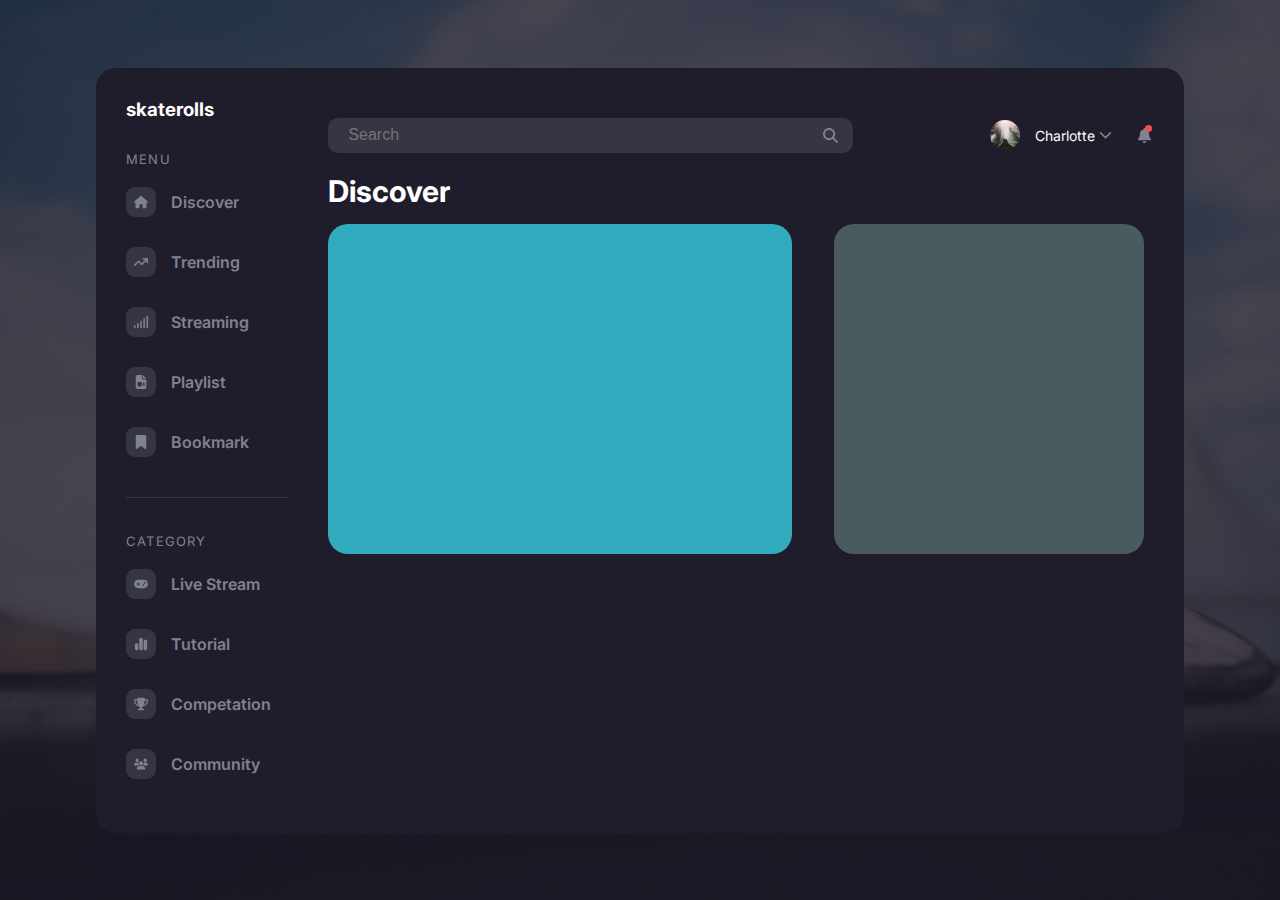
==== skateRolls/index.html @ a788b7f8 "Discover Blog Images" ====
<!DOCTYPE html>
<html lang="en">

<head>
    <meta charset="UTF-8">
    <meta http-equiv="X-UA-Compatible" content="IE=edge">
    <meta name="viewport" content="width=device-width, initial-scale=1.0">
    <title>SkateRolls</title>

    <link rel="stylesheet" href="style/style.css">
    <link rel="stylesheet" href="style/media.css">
</head>

<body>
    <div class="container">
        <div class="sidebar">
            <div class="title-container">
                <h3 class="title">skaterolls</h3>
                <p class="title-logo">S</p>
            </div>
            <div class="nav-menu">
                <div class="menu">
                    <p class="menu-title">MENU</p>
                    <ul>
                        <li>
                            <a href=""><svg viewBox="0 0 576 512">
                                    <path
                                        d="M575.8 255.5c0 18-15 32.1-32 32.1h-32l.7 160.2c0 2.7-.2 5.4-.5 8.1V472c0 22.1-17.9 40-40 40H456c-1.1 0-2.2 0-3.3-.1c-1.4 .1-2.8 .1-4.2 .1H416 392c-22.1 0-40-17.9-40-40V448 384c0-17.7-14.3-32-32-32H256c-17.7 0-32 14.3-32 32v64 24c0 22.1-17.9 40-40 40H160 128.1c-1.5 0-3-.1-4.5-.2c-1.2 .1-2.4 .2-3.6 .2H104c-22.1 0-40-17.9-40-40V360c0-.9 0-1.9 .1-2.8V287.6H32c-18 0-32-14-32-32.1c0-9 3-17 10-24L266.4 8c7-7 15-8 22-8s15 2 21 7L564.8 231.5c8 7 12 15 11 24z" />
                                </svg>Discover</a>
                        </li>
                        <li>

                            <a href=""> <svg viewBox="0 0 576 512">
                                    <path
                                        d="M384 160c-17.7 0-32-14.3-32-32s14.3-32 32-32H544c17.7 0 32 14.3 32 32V288c0 17.7-14.3 32-32 32s-32-14.3-32-32V205.3L342.6 374.6c-12.5 12.5-32.8 12.5-45.3 0L192 269.3 54.6 406.6c-12.5 12.5-32.8 12.5-45.3 0s-12.5-32.8 0-45.3l160-160c12.5-12.5 32.8-12.5 45.3 0L320 306.7 466.7 160H384z" />
                                </svg>Trending</a>
                        </li>
                        <li>

                            <a href=""><svg viewBox="0 0 576 512">
                                    <path
                                        d="M544 0c17.7 0 32 14.3 32 32V480c0 17.7-14.3 32-32 32s-32-14.3-32-32V32c0-17.7 14.3-32 32-32zM416 96c17.7 0 32 14.3 32 32V480c0 17.7-14.3 32-32 32s-32-14.3-32-32V128c0-17.7 14.3-32 32-32zM320 224V480c0 17.7-14.3 32-32 32s-32-14.3-32-32V224c0-17.7 14.3-32 32-32s32 14.3 32 32zM160 288c17.7 0 32 14.3 32 32V480c0 17.7-14.3 32-32 32s-32-14.3-32-32V320c0-17.7 14.3-32 32-32zM64 416v64c0 17.7-14.3 32-32 32s-32-14.3-32-32V416c0-17.7 14.3-32 32-32s32 14.3 32 32z" />
                                </svg>Streaming</a>
                        </li>
                        <li>

                            <a href=""><svg viewBox="0 0 384 512">
                                    <path
                                        d="M64 0C28.7 0 0 28.7 0 64V448c0 35.3 28.7 64 64 64H320c35.3 0 64-28.7 64-64V160H256c-17.7 0-32-14.3-32-32V0H64zM256 0V128H384L256 0zM64 288c0-17.7 14.3-32 32-32h96c17.7 0 32 14.3 32 32v96c0 17.7-14.3 32-32 32H96c-17.7 0-32-14.3-32-32V288zM300.9 397.9L256 368V304l44.9-29.9c2-1.3 4.4-2.1 6.8-2.1c6.8 0 12.3 5.5 12.3 12.3V387.7c0 6.8-5.5 12.3-12.3 12.3c-2.4 0-4.8-.7-6.8-2.1z" />
                                </svg>Playlist</a>
                        </li>
                        <li>

                            <a href=""> <svg viewBox="0 0 384 512">
                                    <path
                                        d="M0 48V487.7C0 501.1 10.9 512 24.3 512c5 0 9.9-1.5 14-4.4L192 400 345.7 507.6c4.1 2.9 9 4.4 14 4.4c13.4 0 24.3-10.9 24.3-24.3V48c0-26.5-21.5-48-48-48H48C21.5 0 0 21.5 0 48z" />
                                </svg>Bookmark</a>
                        </li>
                    </ul>
                </div>
                <div class="category">
                    <p class="category-title">CATEGORY</p>
                    <ul>
                        <li>

                            <a href=""><svg viewBox="0 0 640 512">
                                    <path
                                        d="M192 64C86 64 0 150 0 256S86 448 192 448H448c106 0 192-86 192-192s-86-192-192-192H192zM496 248c-22.1 0-40-17.9-40-40s17.9-40 40-40s40 17.9 40 40s-17.9 40-40 40zm-24 56c0 22.1-17.9 40-40 40s-40-17.9-40-40s17.9-40 40-40s40 17.9 40 40zM168 200c0-13.3 10.7-24 24-24s24 10.7 24 24v32h32c13.3 0 24 10.7 24 24s-10.7 24-24 24H216v32c0 13.3-10.7 24-24 24s-24-10.7-24-24V280H136c-13.3 0-24-10.7-24-24s10.7-24 24-24h32V200z" />
                                </svg>Live Stream</a>
                        </li>
                        <li>

                            <a href=""><svg viewBox="0 0 448 512">
                                    <path
                                        d="M160 80c0-26.5 21.5-48 48-48h32c26.5 0 48 21.5 48 48V432c0 26.5-21.5 48-48 48H208c-26.5 0-48-21.5-48-48V80zM0 272c0-26.5 21.5-48 48-48H80c26.5 0 48 21.5 48 48V432c0 26.5-21.5 48-48 48H48c-26.5 0-48-21.5-48-48V272zM368 96h32c26.5 0 48 21.5 48 48V432c0 26.5-21.5 48-48 48H368c-26.5 0-48-21.5-48-48V144c0-26.5 21.5-48 48-48z" />
                                </svg>Tutorial</a>
                        </li>
                        <li>

                            <a href=""><svg viewBox="0 0 576 512">
                                    <path
                                        d="M400 0H176c-26.5 0-48.1 21.8-47.1 48.2c.2 5.3 .4 10.6 .7 15.8H24C10.7 64 0 74.7 0 88c0 92.6 33.5 157 78.5 200.7c44.3 43.1 98.3 64.8 138.1 75.8c23.4 6.5 39.4 26 39.4 45.6c0 20.9-17 37.9-37.9 37.9H192c-17.7 0-32 14.3-32 32s14.3 32 32 32H384c17.7 0 32-14.3 32-32s-14.3-32-32-32H357.9C337 448 320 431 320 410.1c0-19.6 15.9-39.2 39.4-45.6c39.9-11 93.9-32.7 138.2-75.8C542.5 245 576 180.6 576 88c0-13.3-10.7-24-24-24H446.4c.3-5.2 .5-10.4 .7-15.8C448.1 21.8 426.5 0 400 0zM48.9 112h84.4c9.1 90.1 29.2 150.3 51.9 190.6c-24.9-11-50.8-26.5-73.2-48.3c-32-31.1-58-76-63-142.3zM464.1 254.3c-22.4 21.8-48.3 37.3-73.2 48.3c22.7-40.3 42.8-100.5 51.9-190.6h84.4c-5.1 66.3-31.1 111.2-63 142.3z" />
                                </svg>Competation</a>
                        </li>
                        <li>

                            <a href=""><svg viewBox="0 0 640 512">
                                    <path
                                        d="M144 0a80 80 0 1 1 0 160A80 80 0 1 1 144 0zM512 0a80 80 0 1 1 0 160A80 80 0 1 1 512 0zM0 298.7C0 239.8 47.8 192 106.7 192h42.7c15.9 0 31 3.5 44.6 9.7c-1.3 7.2-1.9 14.7-1.9 22.3c0 38.2 16.8 72.5 43.3 96c-.2 0-.4 0-.7 0H21.3C9.6 320 0 310.4 0 298.7zM405.3 320c-.2 0-.4 0-.7 0c26.6-23.5 43.3-57.8 43.3-96c0-7.6-.7-15-1.9-22.3c13.6-6.3 28.7-9.7 44.6-9.7h42.7C592.2 192 640 239.8 640 298.7c0 11.8-9.6 21.3-21.3 21.3H405.3zM224 224a96 96 0 1 1 192 0 96 96 0 1 1 -192 0zM128 485.3C128 411.7 187.7 352 261.3 352H378.7C452.3 352 512 411.7 512 485.3c0 14.7-11.9 26.7-26.7 26.7H154.7c-14.7 0-26.7-11.9-26.7-26.7z" />
                                </svg>Community</a>
                        </li>
                    </ul>
                </div>
            </div>
        </div>
        <div class="content-container">
            <div class="search-container">
                <div class="search-text">
                    <input type="text" placeholder="Search">
                    <svg class="search-icon" viewBox="0 0 512 512">
                        <path
                            d="M416 208c0 45.9-14.9 88.3-40 122.7L502.6 457.4c12.5 12.5 12.5 32.8 0 45.3s-32.8 12.5-45.3 0L330.7 376c-34.4 25.2-76.8 40-122.7 40C93.1 416 0 322.9 0 208S93.1 0 208 0S416 93.1 416 208zM208 352a144 144 0 1 0 0-288 144 144 0 1 0 0 288z" />
                    </svg>

                </div>

                <div class="profile">
                    <img src="Assests/Images/profile-pic.jpg" class="prfoile-pic" alt="">
                    <p class="name">
                        Charlotte
                        <svg viewBox="0 0 448 512">
                            <path
                                d="M201.4 406.6c12.5 12.5 32.8 12.5 45.3 0l192-192c12.5-12.5 12.5-32.8 0-45.3s-32.8-12.5-45.3 0L224 338.7 54.6 169.4c-12.5-12.5-32.8-12.5-45.3 0s-12.5 32.8 0 45.3l192 192z" />
                        </svg>
                    </p>

                    <svg class="notification-icon" viewBox="0 0 448 512">
                        <path
                            d="M224 0c-17.7 0-32 14.3-32 32V51.2C119 66 64 130.6 64 208v18.8c0 47-17.3 92.4-48.5 127.6l-7.4 8.3c-8.4 9.4-10.4 22.9-5.3 34.4S19.4 416 32 416H416c12.6 0 24-7.4 29.2-18.9s3.1-25-5.3-34.4l-7.4-8.3C401.3 319.2 384 273.9 384 226.8V208c0-77.4-55-142-128-156.8V32c0-17.7-14.3-32-32-32zm45.3 493.3c12-12 18.7-28.3 18.7-45.3H224 160c0 17 6.7 33.3 18.7 45.3s28.3 18.7 45.3 18.7s33.3-6.7 45.3-18.7z" />
                    </svg>
                    <div class="notification"></div>
                </div>
            </div>
            <div class="main-content-container">
                <div class="title-heading">Discover</div>
                <div class="blogs-container">
                    <div class="blog">
                    </div>
                    <div class="blog">
                    </div>
                </div>

            </div>
        </div>
</div>
</body>
</html>
---- skateRolls/style/style.css ----
@import url('https://fonts.googleapis.com/css2?family=Inter:wght@100;200;300;400;600;700;800;900&display=swap');


:root {
    --body-font: "Inter", sans-serif;
    --theme-bg: #1f1d2b;
    --body-color: #808191;
    --button-bg: #353340;
    --border-color: rgb(128 129 145 / 24%);
    --video-bg: #252936;
    --delay: 0s;
}

* {
    padding: 0px;
    margin: 0;
    box-sizing: border-box;
}


/* Scroll Bar */


::-webkit-scrollbar{
    width: 5px;
 }
 
 ::-webkit-scrollbar-thumb{
     background-color: rgba(21, 20, 26, 0.63);
 }



body {
    height: 100vh;
    width: 100vw;
    font-family: 'Inter', sans-serif;;
    background: url('../Assests/Images/skate.jpg');
    /* background-color: var(--theme-bg); */

    color:#fff;

    background-attachment: center;
    overflow: hidden;
    background-position: center;
    background-size: cover;
    background-repeat: no-repeat;
    position: relative;

    display: grid;
    place-items: center;
}

body::before {
    content: '';
    background-color: var(--theme-bg);
    opacity: 0.8;
    width: 100vw;
    height: 100vh;
    position: absolute;
    top: 0px;
}

/* Container */

.container{
    background-color: var(--theme-bg);
    width: 85vw;
    height: 85vh;
    border-radius: 20px;
    display: flex;
    flex-direction: row;
    z-index: 100;
}

/* Sidebar */

.sidebar{
    color: var(--body-color);
    padding: 30px;
    height: 100%;
    position: relative;
    overflow-y: scroll;
    overflow-x: hidden;
    width:265px;
}


.sidebar .title{
   margin-bottom: 30px;
   color: #fff;
}


.sidebar .title-logo{
   display: none;
 }

.sidebar .nav-menu{
    display: flex;
    flex-direction: column;
    gap:35px;
    
}

.nav-menu .menu{
    padding-bottom:20px;
    border-bottom: 1px solid var(--border-color);
}

.nav-menu ul li{
    list-style: none;
    padding: 10px 0px;
    margin:10px 0px;
    font-weight: 600;
}  


.menu p,
.category p{
    font-size: 13px;
    letter-spacing: 1.2px;

}

.nav-menu ul li a{
    color: var(--body-color);
    text-decoration: none;
    display: flex;
    align-items: center;
    gap:15px;
}

.nav-menu ul li a:hover{
    color:#fff;
}

.nav-menu ul li svg{
    width: 30px;
    height: 30px;
    padding: 8px;
    fill: var(--body-color);
    background: var(--border-color);
    border-radius: 9px;
    flex-shrink: 0;
   
}

.nav-menu ul li:nth-child(2n+1):hover svg{
    background-color: #ff7551;
    fill:#fff;
}

.nav-menu ul li:nth-child(2n):hover svg{
    background-color: #6c5ecf;
    fill:#fff;
}

.nav-menu ul li:nth-child(3n):hover svg{
    background-color: #32A7E2;
    fill:#fff;
}

/* Searchbar */

.content-container{
    display: flex;
    flex-direction: column;
    width: 100%;
    padding: 30px 10px 10px 10px;
}

.search-container {
    display: flex;
    flex-direction: row;
    align-items: center;
    padding: 20px 0px;
}

.search-container svg{
    height: 15px;
    width: 15px;
    fill: var(--body-color)
}

.search-container  .search-text{
    flex-grow: 2;
    display: flex;
    align-items: center;
}

.search-container .search-text input{
    width: 100%;
    height: 35px;
    border-radius: 10px;
    border: none;
    padding: 5px 40px 5px 20px;
    font-weight: 400;
    font-size: 16px;
    outline: none;
    background-color: var(--border-color);
    color: #fff;
}

.search-text .search-icon{
    margin-left: -30px;
    height: 15px;
    width: 15px;
}

.search-container .profile{
    margin-left: auto;
}

.profile{
    flex-grow: 1;
    display: flex;
    align-items: center;
    justify-content: flex-end;
    gap:15px;
}

.profile img{
    width: 30px;
    height: 30px;
    border-radius: 50%;
}

.profile .name{
    color:#fff;
    font-size: 14px;
    font-weight: 400;
  
}

.profile .name svg{
    width: 13px;
    height: 13px;
}

.profile .notification-icon{
    margin-left:10px;
    /* position: absolute; */
}

.profile .notification{
    width: 7px;
    height: 7px;
    background: #ec5252;
    border-radius: 50%;
    position: relative;
    top: -7px;
    right: 22px;
}

/* Main Content Container */

.main-content-container {
    margin-right: 30px;
}

.main-content-container .title-heading{
    font-size: 30px;
    font-weight: bold;
}

.main-content-container .blogs-container{
    margin-top: 15px;
    display: flex;
}

.blogs-container > * {
    border-radius: 20px;
    padding: 30px;
    height: 330px;
}

.blogs-container .blog:nth-child(1){
    background-color: #31abbd;
    background-image: url("https://assets.codepen.io/3364143/skate-removebg-preview.png");
    background-position-x: 220px;
    background-repeat: no-repeat;
    width: 60%;


}
.blogs-container .blog:nth-child(2){
    background-image: url("https://c0.anyrgb.com/images/1020/945/venice-beach-2018-outdoors-sport-men-jumping-desert-sunset-extreme-sports-one-person-action.jpg");
    background-color: #4d5a5d;
    margin-left:42px;
    width:40%;

    background-position-x: 0px;
    background-position-y:-150px ;
    background-size: 139%;
    filter: saturate(1.4);
}
---- skateRolls/style/media.css ----
:root {
    --body-font: "Inter", sans-serif;
    --theme-bg: #1f1d2b;
    --body-color: #808191;
    --button-bg: #353340;
    --border-color: rgb(128 129 145 / 24%);
    --video-bg: #252936;
    --delay: 0s;
}


@media  screen and (max-width: 1100px) {
    .sidebar{
        width:90px;
        border-right: 1px solid var(--border-color);
        
    }

    .sidebar .nav-menu{
        gap:15px;
    }

   
    .sidebar .category-title,
    .sidebar .menu-title{
        display: none;
    }

    .sidebar .title{
        display: none;
    }
    
    .sidebar ul li svg{
        margin-right: 30px;
    }

    .title-container{
        height: 30px;
        width: 30px;
        background-color: #22b07d;
        display: flex;
        justify-content: center;
        align-items: center;
        border-radius: 50%;
        color:#fff;
    }
    .sidebar .title-logo{
        display: block;
    }
    
}

@media  screen and (max-width: 680px){

    .search-container{
        align-content: space-around;
        gap:10px;
    }

    .search-container  .search-text{
        flex-grow: 3;
        
    }

    .search-container .profile{
        flex-grow: 1;
        justify-content: space-around;
    }

    .profile .notification-icon,
    .profile .notification,
    .profile svg,
    .profile .name{
        display: none;
    }

    
}

@media screen and (max-width:500px){
    .container{
        width: 100vw;
        height: 100vh;
        border-radius: 0px;
    }
}
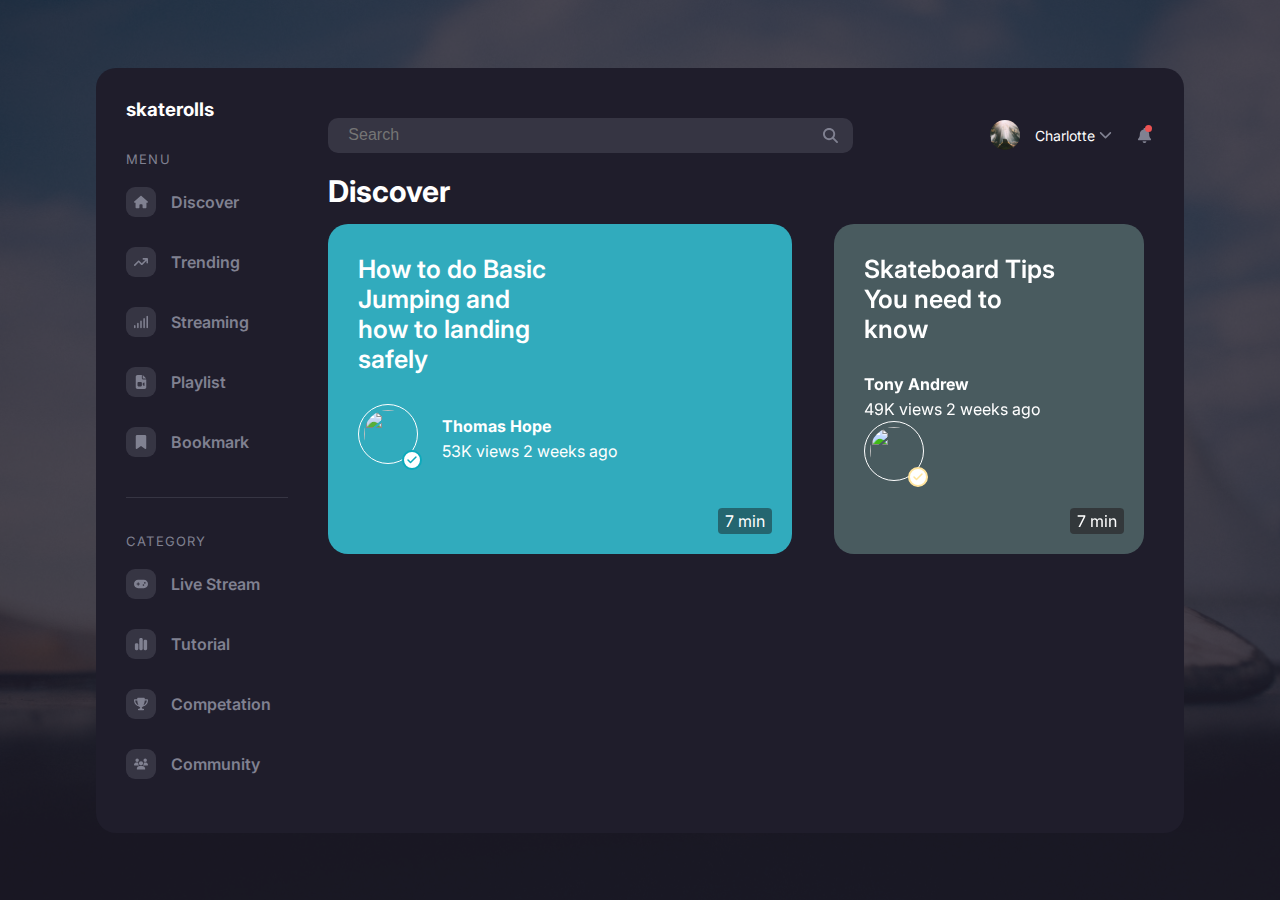
==== commit 551bd197: "Discover section style added" ====
--- a/skateRolls/index.html
+++ b/skateRolls/index.html
@@ -125,11 +125,53 @@
                 <div class="title-heading">Discover</div>
                 <div class="blogs-container">
                     <div class="blog">
+                        <div class="blog-title">
+                            How to do Basic Jumping and how to landing safely
+                        </div>
+                        <div class="author-profile-wrapper">
+                            <div class="profile-image-wrapper">
+                                <img class="profile-image" src="https://images.unsplash.com/photo-1560941001-d4b52ad00ecc?ixid=MXwxMjA3fDB8MHxwaG90by1wYWdlfHx8fGVufDB8fHw%3D&ixlib=rb-1.2.1&auto=format&fit=crop&w=1650&q=80">
+                                <svg viewBox="0 0 24 24" fill="none" stroke="currentColor" stroke-width="3" stroke-linecap="round" stroke-linejoin="round" class="feather feather-check">
+                                    <path d="M20 6L9 17l-5-5"></path>
+                                </svg>
+                            </div>
+                            <div class="profile-info">
+                                <div class="profile-name">
+                                    Thomas Hope
+                                </div>
+                                <div class="view-info">
+                                    53K views
+                                    <span>2 weeks ago</span>
+                                </div>
+                            </div>
+                        </div>
+                        <span class="duration">7 min</span>
                     </div>
                     <div class="blog">
+                        <div class="blog-title">
+                            Skateboard Tips You need to know
+                        </div>
+                        <div class="author-profile-wrapper">
+                            <div class="profile-image-wrapper">
+                                <img class="profile-image" src="https://images.unsplash.com/photo-1496345875659-11f7dd282d1d?ixid=MXwxMjA3fDB8MHxzZWFyY2h8Mzl8fG1lbnxlbnwwfHwwfA%3D%3D&ixlib=rb-1.2.1&auto=format&fit=crop&w=500&q=60">
+                                <svg viewBox="0 0 24 24" fill="none" stroke="currentColor" stroke-width="3" stroke-linecap="round" stroke-linejoin="round" class="feather feather-check">
+                                    <path d="M20 6L9 17l-5-5"></path>
+                                </svg>
+                            </div>
+                            <div class="profile-info">
+                                <div class="profile-name">
+                                    Tony Andrew
+                                </div>
+                                <div class="view-info">
+                                    49K views
+                                    <span>2 weeks ago</span>
+                                </div>
+                            </div>
+                        </div>
+                        <span class="duration">7 min</span>
                     </div>
                 </div>
-
+ 
             </div>
         </div>
 </div>
--- a/skateRolls/style/style.css
+++ b/skateRolls/style/style.css
@@ -275,15 +275,18 @@
     height: 330px;
 }
 
+.blog{
+    position: relative;
+}
+
 .blogs-container .blog:nth-child(1){
     background-color: #31abbd;
     background-image: url("https://assets.codepen.io/3364143/skate-removebg-preview.png");
     background-position-x: 220px;
     background-repeat: no-repeat;
     width: 60%;
-
-
-}
+}
+
 .blogs-container .blog:nth-child(2){
     background-image: url("https://c0.anyrgb.com/images/1020/945/venice-beach-2018-outdoors-sport-men-jumping-desert-sunset-extreme-sports-one-person-action.jpg");
     background-color: #4d5a5d;
@@ -292,6 +295,77 @@
 
     background-position-x: 0px;
     background-position-y:-150px ;
-    background-size: 139%;
+    background-size: 140%;
     filter: saturate(1.4);
 }
+
+.blog  .blog-title{
+    font-size: 25px;
+    font-weight: 600;
+    max-width: 12ch;
+    margin-bottom:30px;
+}
+.author-profile-wrapper .profile-image-wrapper .profile-image{
+    width: 60px;
+    height: 60px;
+    border-radius: 50%;
+    object-fit: cover;
+    border: 1px solid #fff;
+    padding: 5px;
+}
+
+.author-profile-wrapper .profile-image-wrapper svg{
+    width: 20px;
+    height: 20px;
+    background-color: #fff;
+    border-radius: 50%;
+    padding: 2px;
+    position: relative;
+    left:-20px;
+} 
+
+.blog:nth-child(1) .author-profile-wrapper svg{
+    color: #0daabc;
+    border: 2px solid #0daabc;
+}
+
+.blog:nth-child(2) .author-profile-wrapper svg{
+    color: #ffe6b2;
+    border: 2px solid #ffe6b2;
+
+}
+
+
+.blog:nth-child(1) .author-profile-wrapper {
+    display: flex;
+    align-items: center;
+}
+
+.blog:nth-child(2) .author-profile-wrapper {
+    display: flex;
+    flex-direction: column-reverse;
+    gap: 2px;
+}
+
+.profile-info{
+    display: flex;
+    flex-direction: column;
+    gap: 5px;
+}
+
+.profile-info .profile-name{
+    font-weight: bold;
+}
+
+.duration{
+    background-color: rgba(21, 13, 13, 0.44);
+    padding: 3px 7px;
+    border-radius: 4px;
+    font-size: 16px;
+}
+
+.blog .duration{
+    position: absolute;
+    bottom: 20px;
+    right: 20px;
+}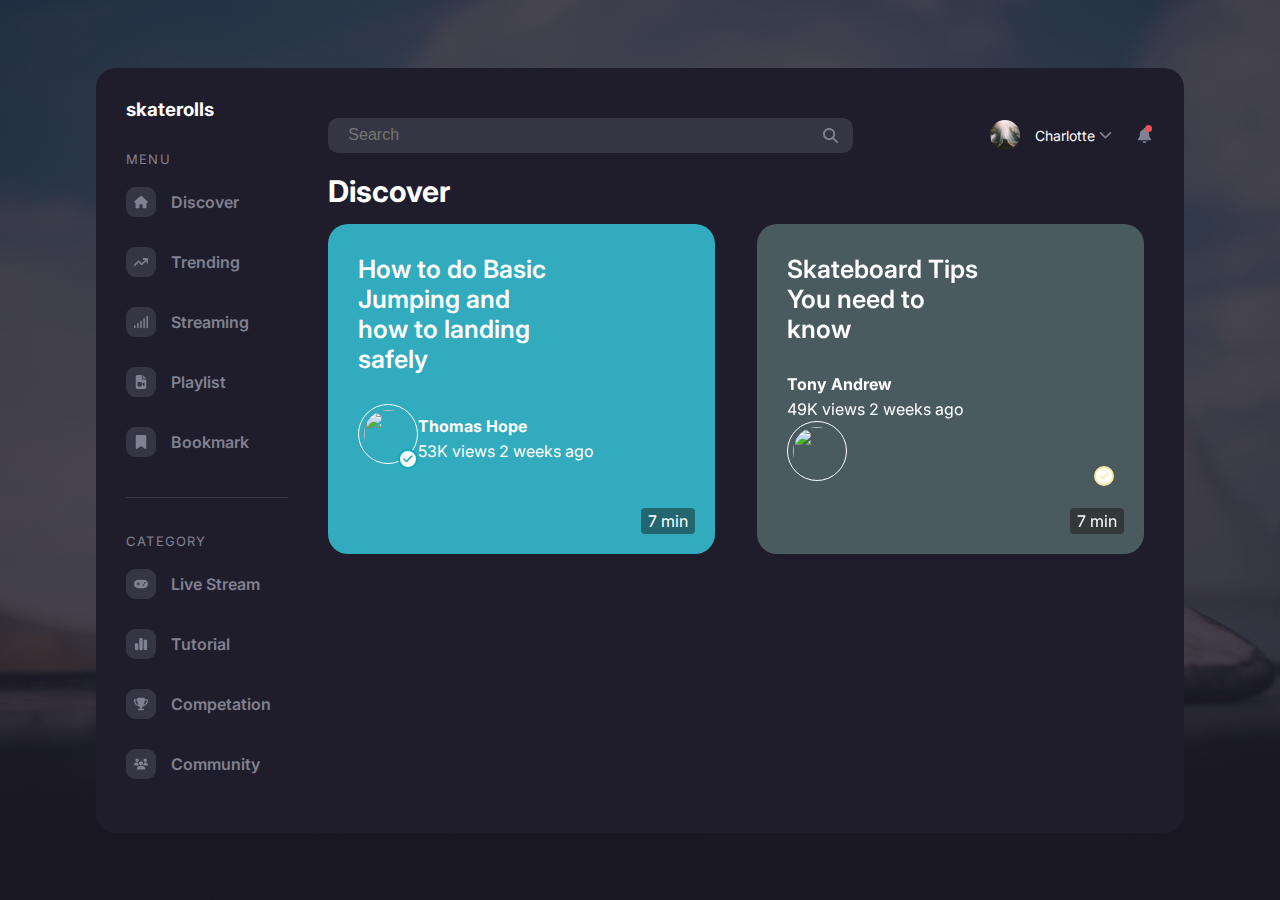
==== commit 4bd0b38d: "fixing responsiveness of discover section" ====
--- a/skateRolls/index.html
+++ b/skateRolls/index.html
@@ -130,10 +130,11 @@
                         </div>
                         <div class="author-profile-wrapper">
                             <div class="profile-image-wrapper">
-                                <img class="profile-image" src="https://images.unsplash.com/photo-1560941001-d4b52ad00ecc?ixid=MXwxMjA3fDB8MHxwaG90by1wYWdlfHx8fGVufDB8fHw%3D&ixlib=rb-1.2.1&auto=format&fit=crop&w=1650&q=80">
                                 <svg viewBox="0 0 24 24" fill="none" stroke="currentColor" stroke-width="3" stroke-linecap="round" stroke-linejoin="round" class="feather feather-check">
                                     <path d="M20 6L9 17l-5-5"></path>
                                 </svg>
+                                <img class="profile-image"
+                                    src="https://images.unsplash.com/photo-1560941001-d4b52ad00ecc?ixid=MXwxMjA3fDB8MHxwaG90by1wYWdlfHx8fGVufDB8fHw%3D&ixlib=rb-1.2.1&auto=format&fit=crop&w=1650&q=80">
                             </div>
                             <div class="profile-info">
                                 <div class="profile-name">
@@ -153,10 +154,11 @@
                         </div>
                         <div class="author-profile-wrapper">
                             <div class="profile-image-wrapper">
-                                <img class="profile-image" src="https://images.unsplash.com/photo-1496345875659-11f7dd282d1d?ixid=MXwxMjA3fDB8MHxzZWFyY2h8Mzl8fG1lbnxlbnwwfHwwfA%3D%3D&ixlib=rb-1.2.1&auto=format&fit=crop&w=500&q=60">
                                 <svg viewBox="0 0 24 24" fill="none" stroke="currentColor" stroke-width="3" stroke-linecap="round" stroke-linejoin="round" class="feather feather-check">
                                     <path d="M20 6L9 17l-5-5"></path>
                                 </svg>
+                                <img class="profile-image"
+                                    src="https://images.unsplash.com/photo-1496345875659-11f7dd282d1d?ixid=MXwxMjA3fDB8MHxzZWFyY2h8Mzl8fG1lbnxlbnwwfHwwfA%3D%3D&ixlib=rb-1.2.1&auto=format&fit=crop&w=500&q=60">
                             </div>
                             <div class="profile-info">
                                 <div class="profile-name">
--- a/skateRolls/style/style.css
+++ b/skateRolls/style/style.css
@@ -294,7 +294,7 @@
     width:40%;
 
     background-position-x: 0px;
-    background-position-y:-150px ;
+    background-position-y: -120px;
     background-size: 140%;
     filter: saturate(1.4);
 }
@@ -313,15 +313,18 @@
     border: 1px solid #fff;
     padding: 5px;
 }
-
+.author-profile-wrapper .profile-image-wrapper {
+    position: relative;
+}
 .author-profile-wrapper .profile-image-wrapper svg{
     width: 20px;
     height: 20px;
     background-color: #fff;
     border-radius: 50%;
     padding: 2px;
-    position: relative;
-    left:-20px;
+    position: absolute;
+        bottom: 5px;
+        right: 0px;
 } 
 
 .blog:nth-child(1) .author-profile-wrapper svg{
--- a/skateRolls/style/media.css
+++ b/skateRolls/style/media.css
@@ -9,6 +9,35 @@
 }
 
 
+@media screen and (max-width: 1300px) {
+    .blogs-container .blog:nth-child(1) {
+        width: 50%;
+        background-repeat: no-repeat;
+        background-size: cover;
+        background-position-x: center;
+        background-blend-mode: overlay;
+    }
+
+    .blogs-container .blog:nth-child(2) {
+        width: 50%
+    }
+}
+
+@media screen and (max-width: 1000px) {
+    .blogs-container .blog:nth-child(1) {
+        width: 100%;
+    }
+
+    .blogs-container .blog:nth-child(2) {
+        width: 100%;
+        margin-left: 0;
+    }
+
+    .main-content-container .blogs-container {
+        flex-direction: column;
+        gap: 10px;
+    }
+}
 @media  screen and (max-width: 1100px) {
     .sidebar{
         width:90px;
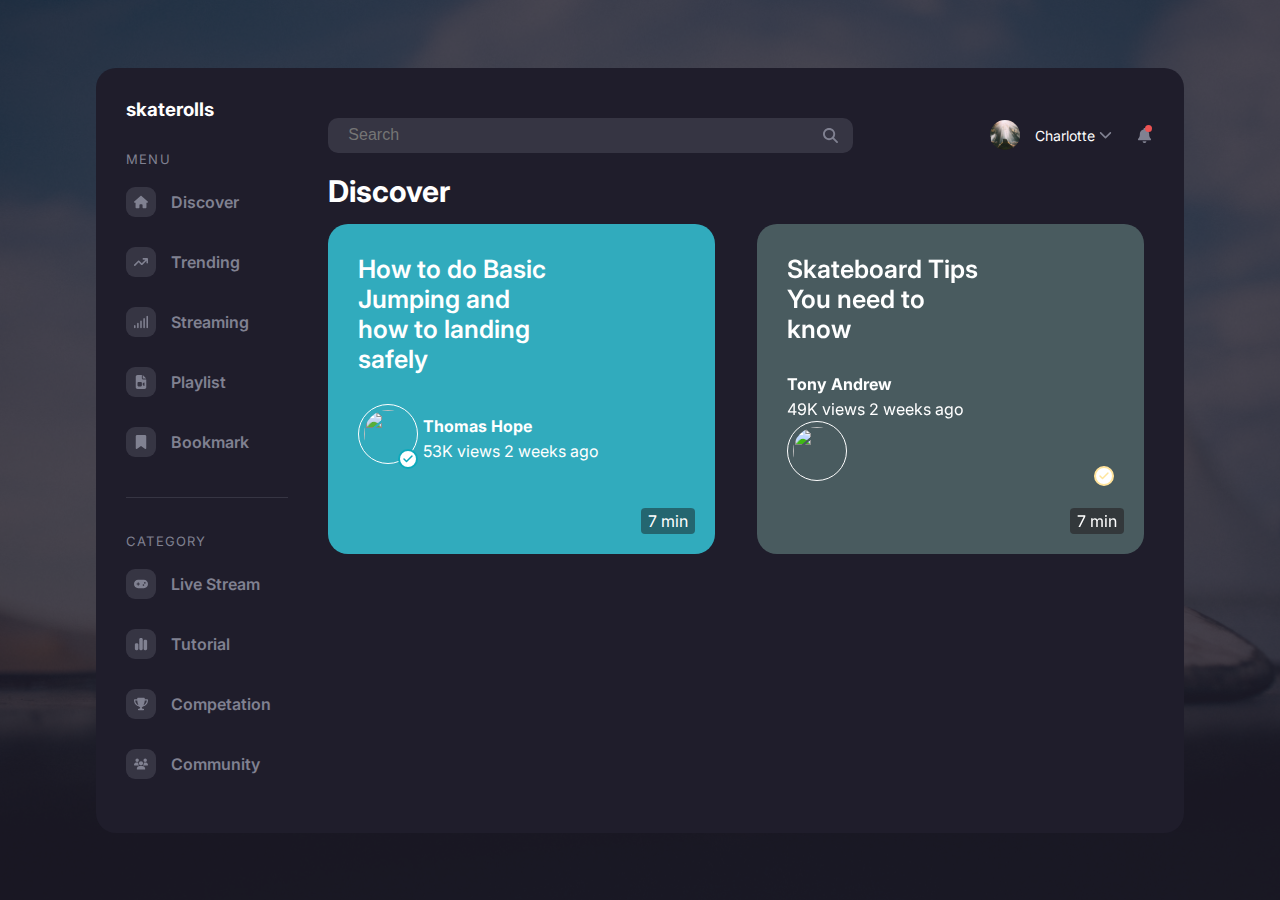
==== commit d889daee: "Responsiveness of discover section" ====
--- a/skateRolls/index.html
+++ b/skateRolls/index.html
@@ -157,6 +157,7 @@
                                 <svg viewBox="0 0 24 24" fill="none" stroke="currentColor" stroke-width="3" stroke-linecap="round" stroke-linejoin="round" class="feather feather-check">
                                     <path d="M20 6L9 17l-5-5"></path>
                                 </svg>
+
                                 <img class="profile-image"
                                     src="https://images.unsplash.com/photo-1496345875659-11f7dd282d1d?ixid=MXwxMjA3fDB8MHxzZWFyY2h8Mzl8fG1lbnxlbnwwfHwwfA%3D%3D&ixlib=rb-1.2.1&auto=format&fit=crop&w=500&q=60">
                             </div>
--- a/skateRolls/style/style.css
+++ b/skateRolls/style/style.css
@@ -292,7 +292,6 @@
     background-color: #4d5a5d;
     margin-left:42px;
     width:40%;
-
     background-position-x: 0px;
     background-position-y: -120px;
     background-size: 140%;
@@ -323,8 +322,8 @@
     border-radius: 50%;
     padding: 2px;
     position: absolute;
-        bottom: 5px;
-        right: 0px;
+    bottom: 5px;
+    right: 0px;
 } 
 
 .blog:nth-child(1) .author-profile-wrapper svg{
@@ -335,13 +334,12 @@
 .blog:nth-child(2) .author-profile-wrapper svg{
     color: #ffe6b2;
     border: 2px solid #ffe6b2;
-
-}
-
+}
 
 .blog:nth-child(1) .author-profile-wrapper {
     display: flex;
     align-items: center;
+    gap: 5px;
 }
 
 .blog:nth-child(2) .author-profile-wrapper {
--- a/skateRolls/style/media.css
+++ b/skateRolls/style/media.css
@@ -8,6 +8,12 @@
     --delay: 0s;
 }
 
+
+@media screen and (max-width: 1700px) {
+    .blogs-container .blog:nth-child(1){
+        background-position-x: 60px;
+    }
+}
 
 @media screen and (max-width: 1300px) {
     .blogs-container .blog:nth-child(1) {
@@ -22,7 +28,6 @@
         width: 50%
     }
 }
-
 @media screen and (max-width: 1000px) {
     .blogs-container .blog:nth-child(1) {
         width: 100%;
@@ -78,7 +83,6 @@
     }
     
 }
-
 @media  screen and (max-width: 680px){
 
     .search-container{
@@ -105,7 +109,6 @@
 
     
 }
-
 @media screen and (max-width:500px){
     .container{
         width: 100vw;
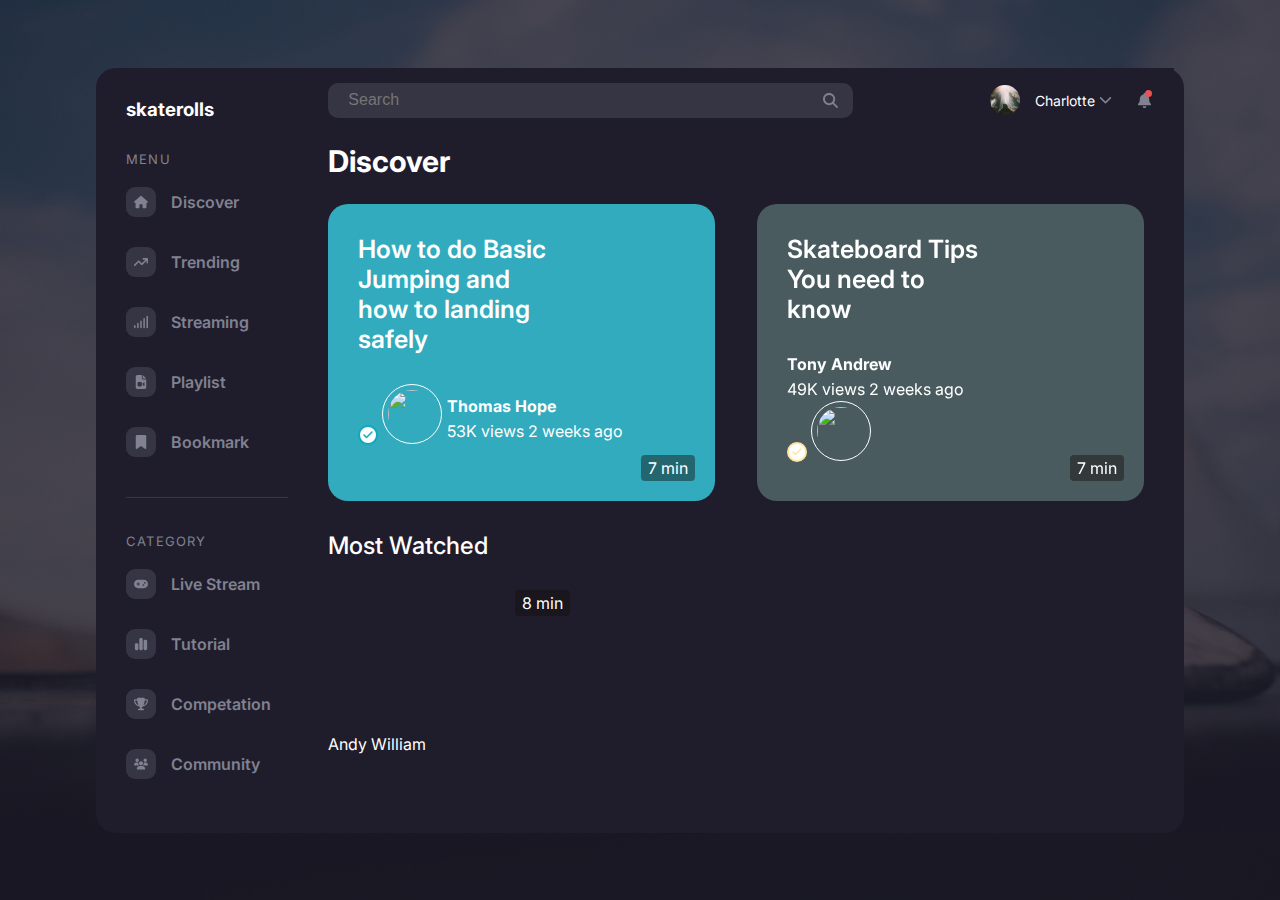
==== commit e0b8f15f: "Most Watched" ====
--- a/skateRolls/index.html
+++ b/skateRolls/index.html
@@ -174,7 +174,25 @@
                         <span class="duration">7 min</span>
                     </div>
                 </div>
- 
+                <div class="small-heading">Most Watched</div>
+                <div class="videos">
+                    <div class="video">                     
+                        <div class="video-wrapper">
+                            <span class="duration">8 min</span>
+                            <video muted autoplay>
+                                <source src="https://player.vimeo.com/external/436572488.sd.mp4?s=eae5fb490e214deb9ff532dd98d101efe94e7a8b&amp;profile_id=139&amp;oauth2_token_id=57447761" type="video/mp4">
+                            </video>
+                        </div>
+                        <!-- <div class="author-profile-image-wrapper">
+                            <svg viewBox="0 0 24 24" fill="none" stroke="currentColor" stroke-width="3" stroke-linecap="round" stroke-linejoin="round" class="feather feather-check">
+                                <path d="M20 6L9 17l-5-5"></path>
+                                </svg>
+                            
+                            <img class="author-img" src="https://images.pexels.com/photos/1680172/pexels-photo-1680172.jpeg?auto=compress&amp;cs=tinysrgb&amp;dpr=2&amp;w=500">
+                        </div> -->
+                        <p class="author-name">Andy William<span class="online-status"></span></p>
+                    </div>
+                </div>
             </div>
         </div>
 </div>
--- a/skateRolls/style/style.css
+++ b/skateRolls/style/style.css
@@ -71,6 +71,7 @@
     display: flex;
     flex-direction: row;
     z-index: 100;
+    min-width: 350px;
 }
 
 /* Sidebar */
@@ -85,13 +86,11 @@
     width:265px;
 }
 
-
 .sidebar .title{
    margin-bottom: 30px;
    color: #fff;
 }
 
-
 .sidebar .title-logo{
    display: none;
  }
@@ -99,8 +98,7 @@
 .sidebar .nav-menu{
     display: flex;
     flex-direction: column;
-    gap:35px;
-    
+    gap:35px;  
 }
 
 .nav-menu .menu{
@@ -120,7 +118,6 @@
 .category p{
     font-size: 13px;
     letter-spacing: 1.2px;
-
 }
 
 .nav-menu ul li a{
@@ -143,7 +140,6 @@
     background: var(--border-color);
     border-radius: 9px;
     flex-shrink: 0;
-   
 }
 
 .nav-menu ul li:nth-child(2n+1):hover svg{
@@ -167,7 +163,9 @@
     display: flex;
     flex-direction: column;
     width: 100%;
-    padding: 30px 10px 10px 10px;
+    padding: 0px 10px 10px 10px;
+    overflow: auto;
+   
 }
 
 .search-container {
@@ -175,6 +173,11 @@
     flex-direction: row;
     align-items: center;
     padding: 20px 0px;
+    z-index: 1;
+    position: sticky;
+    top: 0px;
+    padding:15px 0px;
+    background-color: var(--theme-bg);
 }
 
 .search-container svg{
@@ -230,7 +233,6 @@
     color:#fff;
     font-size: 14px;
     font-weight: 400;
-  
 }
 
 .profile .name svg{
@@ -262,6 +264,11 @@
 .main-content-container .title-heading{
     font-size: 30px;
     font-weight: bold;
+    position: sticky;
+    padding: 10px 0px;
+    top:65px;
+    background-color:  var(--theme-bg);
+    z-index: 2;
 }
 
 .main-content-container .blogs-container{
@@ -272,7 +279,7 @@
 .blogs-container > * {
     border-radius: 20px;
     padding: 30px;
-    height: 330px;
+    max-height: 300px;
 }
 
 .blog{
@@ -304,7 +311,34 @@
     max-width: 12ch;
     margin-bottom:30px;
 }
-.author-profile-wrapper .profile-image-wrapper .profile-image{
+
+.blog .author-profile-wrapper .profile-image-wrapper {
+    position:relative ;
+}
+
+.blog .author-profile-wrapper .profile-image-wrapper svg{
+    width: 20px;
+    height: 20px;
+    background-color: #fff;
+    border-radius: 50%;
+    padding: 2px;
+    position: relative;
+    bottom: 5px;
+    right: 0px;
+} 
+
+.blog:nth-child(1) .author-profile-wrapper .profile-image-wrapper svg{
+    color: #0daabc;
+    border: 2px solid #0daabc;
+}
+
+.blog:nth-child(2) .author-profile-wrapper .profile-image-wrapper svg{
+    color: #ffe6b2;
+    border: 2px solid #ffe6b2;
+}
+
+
+.blog .author-profile-wrapper .profile-image-wrapper .profile-image{
     width: 60px;
     height: 60px;
     border-radius: 50%;
@@ -312,30 +346,6 @@
     border: 1px solid #fff;
     padding: 5px;
 }
-.author-profile-wrapper .profile-image-wrapper {
-    position: relative;
-}
-.author-profile-wrapper .profile-image-wrapper svg{
-    width: 20px;
-    height: 20px;
-    background-color: #fff;
-    border-radius: 50%;
-    padding: 2px;
-    position: absolute;
-    bottom: 5px;
-    right: 0px;
-} 
-
-.blog:nth-child(1) .author-profile-wrapper svg{
-    color: #0daabc;
-    border: 2px solid #0daabc;
-}
-
-.blog:nth-child(2) .author-profile-wrapper svg{
-    color: #ffe6b2;
-    border: 2px solid #ffe6b2;
-}
-
 .blog:nth-child(1) .author-profile-wrapper {
     display: flex;
     align-items: center;
@@ -369,4 +379,60 @@
     position: absolute;
     bottom: 20px;
     right: 20px;
-}+}
+
+/* Most Watched */
+
+.small-heading{
+    margin: 30px 0px 20px;
+    font-size: 24px;
+    font-weight: 500;
+}
+
+.video{ 
+    width: 250px;
+    position: relative;
+}
+
+.video .video-wrapper{
+    border-radius: 20px;
+    background-color: var(--theme-bg);
+    position: relative;
+}
+
+.video .video-wrapper .duration{
+    position: absolute;
+    top: 10px;
+    right: 8px;
+}
+
+.video .video-wrapper video{
+    border-top-left-radius: 20px;
+    border-top-right-radius: 20px;
+    width: 100%;
+}
+
+.author-profile-image-wrapper{
+    position: abo;
+    left:30px;
+}
+
+.author-profile-image-wrapper svg{
+    width: 13px;
+    height: 13px;
+    /* position: absolute; */
+}
+
+.author-profile-image-wrapper img{
+    width: 50px;
+    height: 50px;
+    border-radius: 50%;
+    object-fit: cover;
+    border: 1px solid #fff;
+    padding: 5px;
+}
+
+
+
+/* position: absolute; */
+
--- a/skateRolls/style/media.css
+++ b/skateRolls/style/media.css
@@ -14,7 +14,6 @@
         background-position-x: 60px;
     }
 }
-
 @media screen and (max-width: 1300px) {
     .blogs-container .blog:nth-child(1) {
         width: 50%;
@@ -26,21 +25,6 @@
 
     .blogs-container .blog:nth-child(2) {
         width: 50%
-    }
-}
-@media screen and (max-width: 1000px) {
-    .blogs-container .blog:nth-child(1) {
-        width: 100%;
-    }
-
-    .blogs-container .blog:nth-child(2) {
-        width: 100%;
-        margin-left: 0;
-    }
-
-    .main-content-container .blogs-container {
-        flex-direction: column;
-        gap: 10px;
     }
 }
 @media  screen and (max-width: 1100px) {
@@ -83,8 +67,10 @@
     }
     
 }
-@media  screen and (max-width: 680px){
-
+@media  screen and (max-width: 750px){
+    .main-content-container{
+        margin-right: 5px;
+    } 
     .search-container{
         align-content: space-around;
         gap:10px;
@@ -92,7 +78,10 @@
 
     .search-container  .search-text{
         flex-grow: 3;
-        
+    }
+
+    .blogs-container .blog:nth-child(2){
+        margin-left: 10px;
     }
 
     .search-container .profile{
@@ -109,10 +98,26 @@
 
     
 }
+@media screen and (max-width: 700px) {
+    .blogs-container .blog:nth-child(1) {
+        width: 100%;
+    }
+
+    .blogs-container .blog:nth-child(2) {
+        width: 100%;
+        margin-left: 0;
+    }
+
+    .main-content-container .blogs-container {
+        flex-direction: column;
+        gap: 10px;
+    }
+}
 @media screen and (max-width:500px){
     .container{
         width: 100vw;
         height: 100vh;
         border-radius: 0px;
     }
-}+}
+
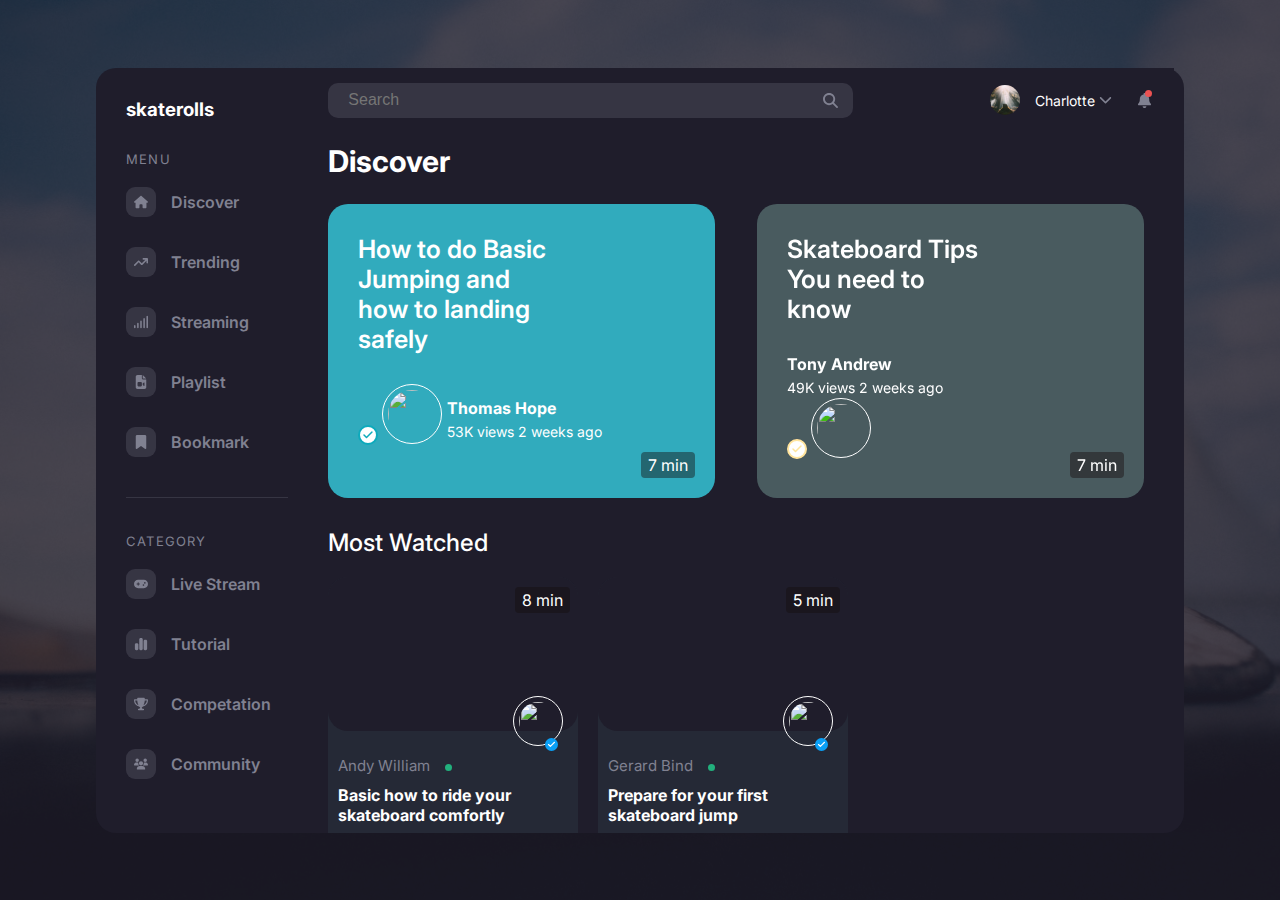
==== commit 52f441b6: "Most Watched" ====
--- a/skateRolls/index.html
+++ b/skateRolls/index.html
@@ -178,19 +178,45 @@
                 <div class="videos">
                     <div class="video">                     
                         <div class="video-wrapper">
-                            <span class="duration">8 min</span>
+                            <span class="duration ">8 min</span>
                             <video muted autoplay>
                                 <source src="https://player.vimeo.com/external/436572488.sd.mp4?s=eae5fb490e214deb9ff532dd98d101efe94e7a8b&amp;profile_id=139&amp;oauth2_token_id=57447761" type="video/mp4">
                             </video>
-                        </div>
-                        <!-- <div class="author-profile-image-wrapper">
-                            <svg viewBox="0 0 24 24" fill="none" stroke="currentColor" stroke-width="3" stroke-linecap="round" stroke-linejoin="round" class="feather feather-check">
-                                <path d="M20 6L9 17l-5-5"></path>
-                                </svg>
-                            
-                            <img class="author-img" src="https://images.pexels.com/photos/1680172/pexels-photo-1680172.jpeg?auto=compress&amp;cs=tinysrgb&amp;dpr=2&amp;w=500">
-                        </div> -->
+                            <div class="author-profile-image-wrapper">
+                                <svg class="bg-blue" viewBox="0 0 24 24" fill="none" stroke="currentColor" stroke-width="3" stroke-linecap="round" stroke-linejoin="round" class="feather feather-check">
+                                    <path d="M20 6L9 17l-5-5"></path>
+                                    </svg>
+                                
+                                <img class="author-img" src="https://images.pexels.com/photos/1680172/pexels-photo-1680172.jpeg?auto=compress&amp;cs=tinysrgb&amp;dpr=2&amp;w=500">
+                            </div>
+                        </div>
                         <p class="author-name">Andy William<span class="online-status"></span></p>
+                        <div class="video-description">Basic how to ride your skateboard comfortly</div>
+                        <div class="view-info">
+                            54K views
+                            <span>1 weeks ago</span>
+                        </div>
+                    </div>
+                    <div class="video">                     
+                        <div class="video-wrapper">
+                            <span class="duration ">5 min</span>
+                            <video muted autoplay>
+                                <source src="https://player.vimeo.com/external/449972745.sd.mp4?s=9943177fe8a6147b7bc4598259401f06ec57878a&amp;profile_id=139&amp;oauth2_token_id=57447761" type="video/mp4">
+                            </video>
+                            <div class="author-profile-image-wrapper">
+                                <svg class="bg-blue" viewBox="0 0 24 24" fill="none" stroke="currentColor" stroke-width="3" stroke-linecap="round" stroke-linejoin="round" class="feather feather-check">
+                                    <path d="M20 6L9 17l-5-5"></path>
+                                    </svg>
+                                
+                                <img class="author-img" src="https://images.pexels.com/photos/1680172/pexels-photo-1680172.jpeg?auto=compress&amp;cs=tinysrgb&amp;dpr=2&amp;w=500">
+                            </div>
+                        </div>
+                        <p class="author-name">Gerard Bind<span class="online-status"></span></p>
+                        <div class="video-description">Prepare for your first skateboard jump</div>
+                        <div class="view-info">
+                            42K views
+                            <span>1 weeks ago</span>
+                        </div>
                     </div>
                 </div>
             </div>
--- a/skateRolls/style/style.css
+++ b/skateRolls/style/style.css
@@ -389,9 +389,18 @@
     font-weight: 500;
 }
 
+.videos{
+    display: flex;
+    flex-direction: row;
+    gap: 20px;
+}
+
 .video{ 
     width: 250px;
-    position: relative;
+    background-color: var(--video-bg);
+    border-radius: 20px;
+    padding-bottom:20px;
+    /* position: relative; */
 }
 
 .video .video-wrapper{
@@ -413,16 +422,24 @@
 }
 
 .author-profile-image-wrapper{
-    position: abo;
-    left:30px;
+    position: absolute;
+    right: 15px;
+    bottom:-25px;
 }
 
 .author-profile-image-wrapper svg{
     width: 13px;
     height: 13px;
-    /* position: absolute; */
-}
-
+    border-radius: 50%;
+    position: absolute;
+    padding: 2px;
+    right: 5px;
+    bottom: 5px;
+}
+
+.bg-blue{
+    background-color: #0aa0f7;
+}
 .author-profile-image-wrapper img{
     width: 50px;
     height: 50px;
@@ -432,7 +449,38 @@
     padding: 5px;
 }
 
-
-
-/* position: absolute; */
-
+.video .author-name{
+    margin-top: 25px;
+    color: #808191;
+    font-size: 15px;
+    margin-left: 10px;
+    /* font-family: sans-serif; */
+}
+
+.video .video-description{
+    margin-top:10px;
+    margin-left: 10px;
+    font-weight: bold;
+}
+
+.view-info{
+    font-size: 14px;
+}
+
+.video .view-info{
+    margin-top: 10px;
+    margin-left: 10px;
+    color: #808191;
+}
+
+.video .author-name .online-status{
+    display: inline-block;
+    width: 7px;
+    height: 7px;
+    border-radius: 50%;
+    background-color: #22b07d;
+    margin-left: 15px;
+    
+}
+
+
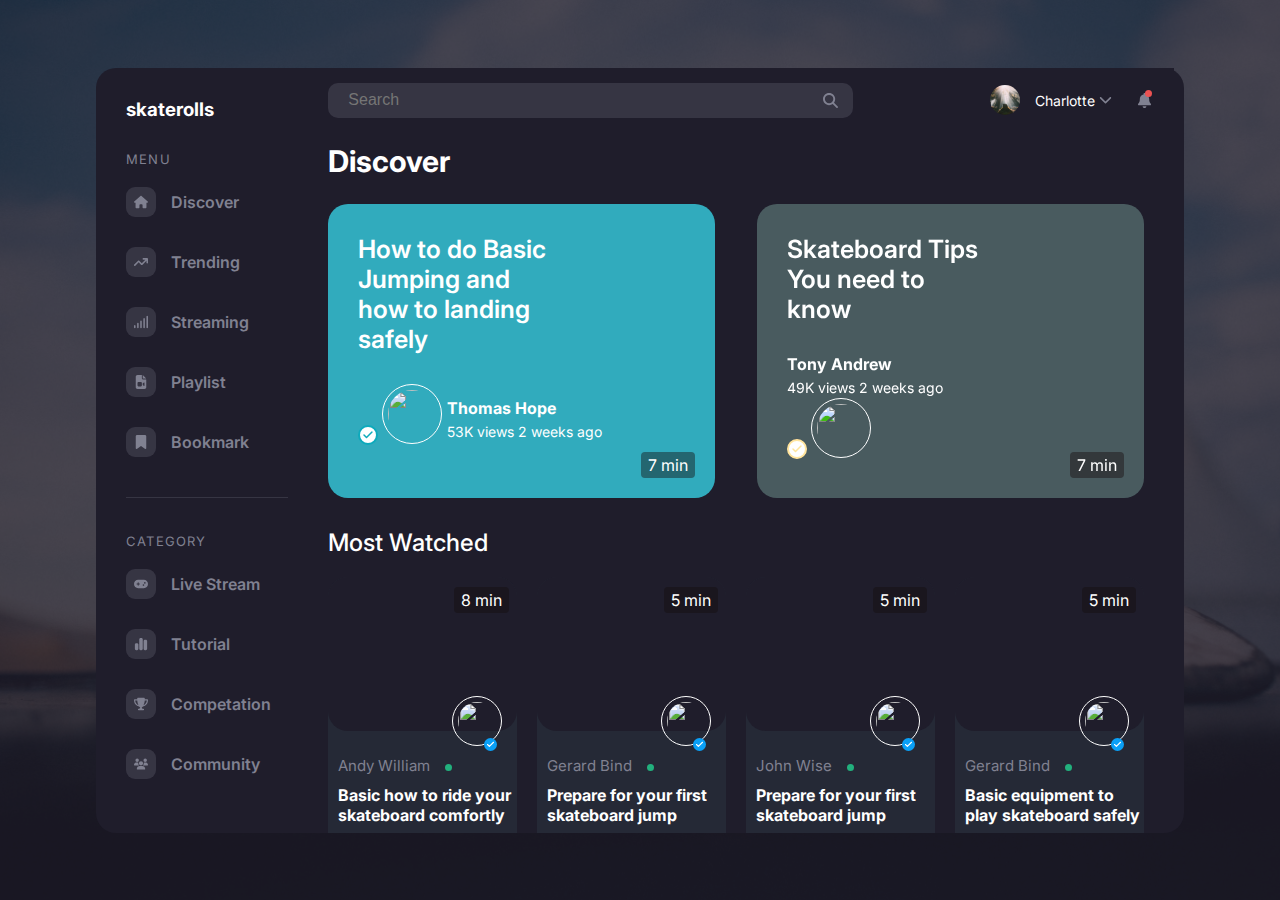
==== commit 0b54db48: "Most Watched" ====
--- a/skateRolls/index.html
+++ b/skateRolls/index.html
@@ -218,6 +218,48 @@
                             <span>1 weeks ago</span>
                         </div>
                     </div>
+                    <div class="video">                     
+                        <div class="video-wrapper">
+                            <span class="duration ">5 min</span>
+                            <video muted="">
+                                <source src="https://player.vimeo.com/external/436553499.sd.mp4?s=0e44527f269278743db448761e35c5e39cfaa52c&amp;profile_id=139&amp;oauth2_token_id=57447761" type="video/mp4">
+                               </video>
+                            <div class="author-profile-image-wrapper">
+                                <svg class="bg-blue" viewBox="0 0 24 24" fill="none" stroke="currentColor" stroke-width="3" stroke-linecap="round" stroke-linejoin="round" class="feather feather-check">
+                                    <path d="M20 6L9 17l-5-5"></path>
+                                    </svg>
+                                
+                                <img class="author-img" src="https://images.pexels.com/photos/1680172/pexels-photo-1680172.jpeg?auto=compress&amp;cs=tinysrgb&amp;dpr=2&amp;w=500">
+                            </div>
+                        </div>
+                        <p class="author-name">John Wise<span class="online-status"></span></p>
+                        <div class="video-description">Prepare for your first skateboard jump</div>
+                        <div class="view-info">
+                            42K views
+                            <span>1 weeks ago</span>
+                        </div>
+                    </div>
+                    <div class="video">                     
+                        <div class="video-wrapper">
+                            <span class="duration ">5 min</span>
+                            <video muted autoplay>
+                                <source src="https://player.vimeo.com/external/449972745.sd.mp4?s=9943177fe8a6147b7bc4598259401f06ec57878a&amp;profile_id=139&amp;oauth2_token_id=57447761" type="video/mp4">
+                            </video>
+                            <div class="author-profile-image-wrapper">
+                                <svg class="bg-blue" viewBox="0 0 24 24" fill="none" stroke="currentColor" stroke-width="3" stroke-linecap="round" stroke-linejoin="round" class="feather feather-check">
+                                    <path d="M20 6L9 17l-5-5"></path>
+                                    </svg>
+                                
+                                <img class="author-img" src="https://images.pexels.com/photos/1680172/pexels-photo-1680172.jpeg?auto=compress&amp;cs=tinysrgb&amp;dpr=2&amp;w=500">
+                            </div>
+                        </div>
+                        <p class="author-name">Gerard Bind<span class="online-status"></span></p>
+                        <div class="video-description">Basic equipment to play skateboard safely</div>
+                        <div class="view-info">
+                            42K views
+                            <span>1 weeks ago</span>
+                        </div>
+                    </div>
                 </div>
             </div>
         </div>
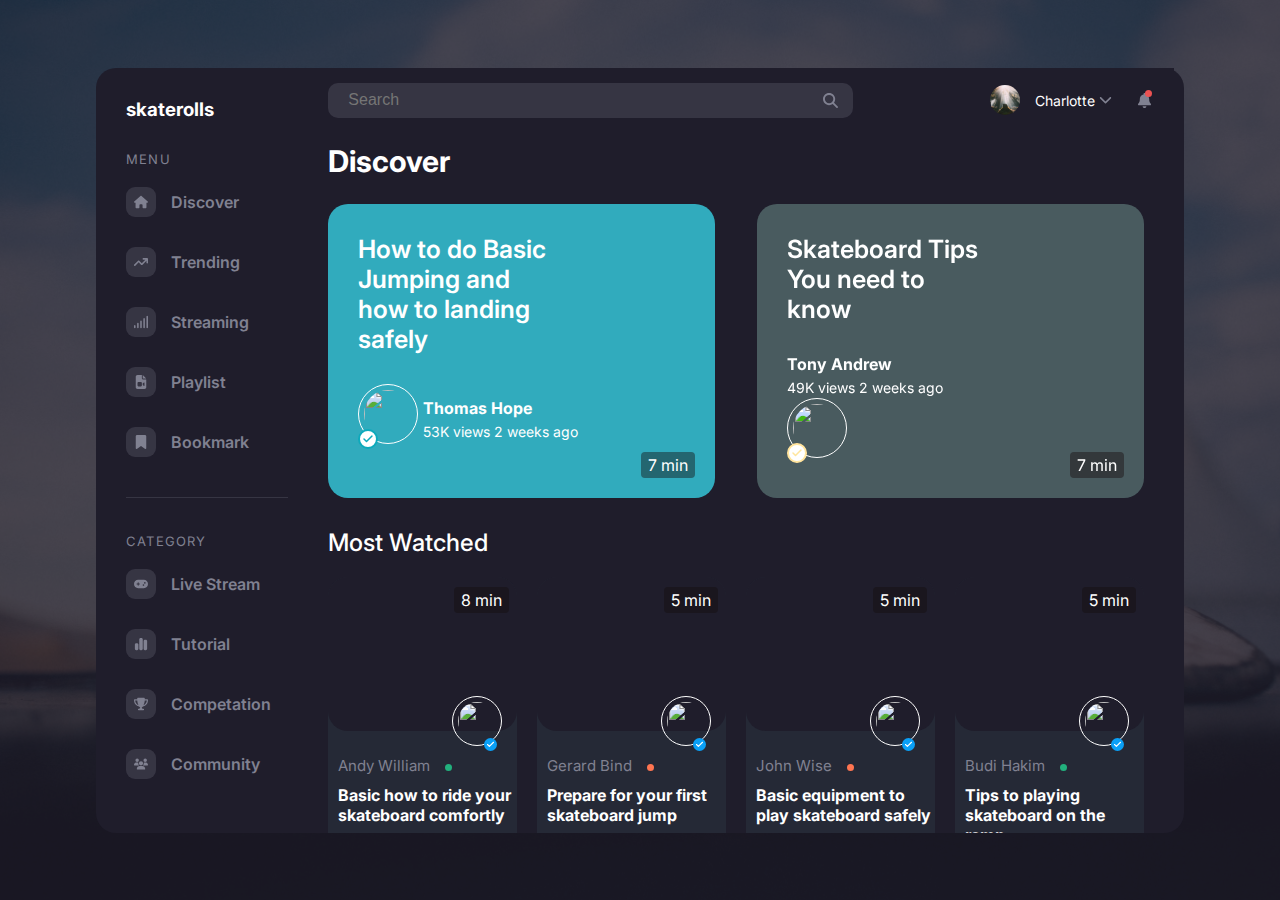
==== commit fba13ef8: "Most Watched Responsiveness fixing" ====
--- a/skateRolls/index.html
+++ b/skateRolls/index.html
@@ -179,7 +179,7 @@
                     <div class="video">                     
                         <div class="video-wrapper">
                             <span class="duration ">8 min</span>
-                            <video muted autoplay>
+                            <video muted>
                                 <source src="https://player.vimeo.com/external/436572488.sd.mp4?s=eae5fb490e214deb9ff532dd98d101efe94e7a8b&amp;profile_id=139&amp;oauth2_token_id=57447761" type="video/mp4">
                             </video>
                             <div class="author-profile-image-wrapper">
@@ -200,7 +200,7 @@
                     <div class="video">                     
                         <div class="video-wrapper">
                             <span class="duration ">5 min</span>
-                            <video muted autoplay>
+                            <video muted>
                                 <source src="https://player.vimeo.com/external/449972745.sd.mp4?s=9943177fe8a6147b7bc4598259401f06ec57878a&amp;profile_id=139&amp;oauth2_token_id=57447761" type="video/mp4">
                             </video>
                             <div class="author-profile-image-wrapper">
@@ -208,13 +208,13 @@
                                     <path d="M20 6L9 17l-5-5"></path>
                                     </svg>
                                 
-                                <img class="author-img" src="https://images.pexels.com/photos/1680172/pexels-photo-1680172.jpeg?auto=compress&amp;cs=tinysrgb&amp;dpr=2&amp;w=500">
-                            </div>
-                        </div>
-                        <p class="author-name">Gerard Bind<span class="online-status"></span></p>
+                                <img class="author-img" src="https://images.pexels.com/photos/3370021/pexels-photo-3370021.jpeg?auto=compress&cs=tinysrgb&dpr=2&w=500">
+                            </div>
+                        </div>
+                        <p class="author-name">Gerard Bind<span class="online-status offline-status"></span></p>
                         <div class="video-description">Prepare for your first skateboard jump</div>
                         <div class="view-info">
-                            42K views
+                            48K views
                             <span>1 weeks ago</span>
                         </div>
                     </div>
@@ -229,40 +229,50 @@
                                     <path d="M20 6L9 17l-5-5"></path>
                                     </svg>
                                 
-                                <img class="author-img" src="https://images.pexels.com/photos/1680172/pexels-photo-1680172.jpeg?auto=compress&amp;cs=tinysrgb&amp;dpr=2&amp;w=500">
-                            </div>
-                        </div>
-                        <p class="author-name">John Wise<span class="online-status"></span></p>
-                        <div class="video-description">Prepare for your first skateboard jump</div>
-                        <div class="view-info">
-                            42K views
+                                <img class="author-img" src="https://images.pexels.com/photos/1870163/pexels-photo-1870163.jpeg?auto=compress&cs=tinysrgb&dpr=2&w=500">
+                            </div>
+                        </div>
+                        <p class="author-name">John Wise<span class="online-status offline-status"></span></p>
+                        <div class="video-description">Basic equipment to play skateboard safely</div>
+                        <div class="view-info">
+                            64K views
                             <span>1 weeks ago</span>
                         </div>
                     </div>
                     <div class="video">                     
                         <div class="video-wrapper">
                             <span class="duration ">5 min</span>
-                            <video muted autoplay>
-                                <source src="https://player.vimeo.com/external/449972745.sd.mp4?s=9943177fe8a6147b7bc4598259401f06ec57878a&amp;profile_id=139&amp;oauth2_token_id=57447761" type="video/mp4">
+                            <video muted>
+                                <source src="https://player.vimeo.com/external/361861493.sd.mp4?s=19d8275ca755d653042a87ef28b2f0b2eabf57d0&amp;profile_id=139&amp;oauth2_token_id=57447761" type="video/mp4">
                             </video>
                             <div class="author-profile-image-wrapper">
                                 <svg class="bg-blue" viewBox="0 0 24 24" fill="none" stroke="currentColor" stroke-width="3" stroke-linecap="round" stroke-linejoin="round" class="feather feather-check">
                                     <path d="M20 6L9 17l-5-5"></path>
                                     </svg>
                                 
-                                <img class="author-img" src="https://images.pexels.com/photos/1680172/pexels-photo-1680172.jpeg?auto=compress&amp;cs=tinysrgb&amp;dpr=2&amp;w=500">
-                            </div>
-                        </div>
-                        <p class="author-name">Gerard Bind<span class="online-status"></span></p>
-                        <div class="video-description">Basic equipment to play skateboard safely</div>
-                        <div class="view-info">
-                            42K views
-                            <span>1 weeks ago</span>
+                                <img class="author-img" src="https://images.pexels.com/photos/2889942/pexels-photo-2889942.jpeg?auto=compress&cs=tinysrgb&dpr=2&w=500">
+                            </div>
+                        </div>
+                        <p class="author-name">Budi Hakim<span class="online-status"></span></p>
+                        <div class="video-description">Tips to playing skateboard on the ramp</div>
+                        <div class="view-info">
+                            32K views
+                            <span>2 weeks ago</span>
                         </div>
                     </div>
                 </div>
             </div>
         </div>
 </div>
+
+    <script>
+        const videoEle = document.getElementsByTagName("video")
+        Array.from(videoEle).forEach(element => {
+            element.addEventListener('mouseover',(e)=>{
+                console.log(e)
+                e.target.play()
+            })
+        });
+    </script>
 </body>
 </html>--- a/skateRolls/style/style.css
+++ b/skateRolls/style/style.css
@@ -65,6 +65,8 @@
 
 .container{
     background-color: var(--theme-bg);
+    max-width: 1240px;
+    max-height: 900px;
     width: 85vw;
     height: 85vh;
     border-radius: 20px;
@@ -322,9 +324,8 @@
     background-color: #fff;
     border-radius: 50%;
     padding: 2px;
-    position: relative;
+    position: absolute;
     bottom: 5px;
-    right: 0px;
 } 
 
 .blog:nth-child(1) .author-profile-wrapper .profile-image-wrapper svg{
@@ -390,17 +391,16 @@
 }
 
 .videos{
-    display: flex;
-    flex-direction: row;
+    /* display: flex; */
+    display: grid;
+    grid-template-columns: repeat(4, 1fr);
     gap: 20px;
 }
 
 .video{ 
-    width: 250px;
     background-color: var(--video-bg);
     border-radius: 20px;
     padding-bottom:20px;
-    /* position: relative; */
 }
 
 .video .video-wrapper{
@@ -419,6 +419,12 @@
     border-top-left-radius: 20px;
     border-top-right-radius: 20px;
     width: 100%;
+    cursor: pointer;
+    transition: height 0.3s ease-in-out;
+}
+
+.video .video-wrapper video:hover{
+    height: 200%; 
 }
 
 .author-profile-image-wrapper{
@@ -454,7 +460,6 @@
     color: #808191;
     font-size: 15px;
     margin-left: 10px;
-    /* font-family: sans-serif; */
 }
 
 .video .video-description{
@@ -473,7 +478,7 @@
     color: #808191;
 }
 
-.video .author-name .online-status{
+.online-status{
     display: inline-block;
     width: 7px;
     height: 7px;
@@ -483,4 +488,8 @@
     
 }
 
-
+.offline-status{
+    background-color: #ff7551;
+}
+
+
--- a/skateRolls/style/media.css
+++ b/skateRolls/style/media.css
@@ -31,14 +31,11 @@
     .sidebar{
         width:90px;
         border-right: 1px solid var(--border-color);
-        
     }
 
     .sidebar .nav-menu{
         gap:15px;
     }
-
-   
     .sidebar .category-title,
     .sidebar .menu-title{
         display: none;
@@ -65,6 +62,13 @@
     .sidebar .title-logo{
         display: block;
     }
+
+    .videos{
+        display: grid;
+        grid-template-columns: repeat(2, 1fr);
+        gap: 20px;
+    }
+    
     
 }
 @media  screen and (max-width: 750px){
@@ -112,6 +116,11 @@
         flex-direction: column;
         gap: 10px;
     }
+    .videos{
+        display: grid;
+        grid-template-columns: repeat(1, 1fr);
+        gap: 20px;
+    }
 }
 @media screen and (max-width:500px){
     .container{
